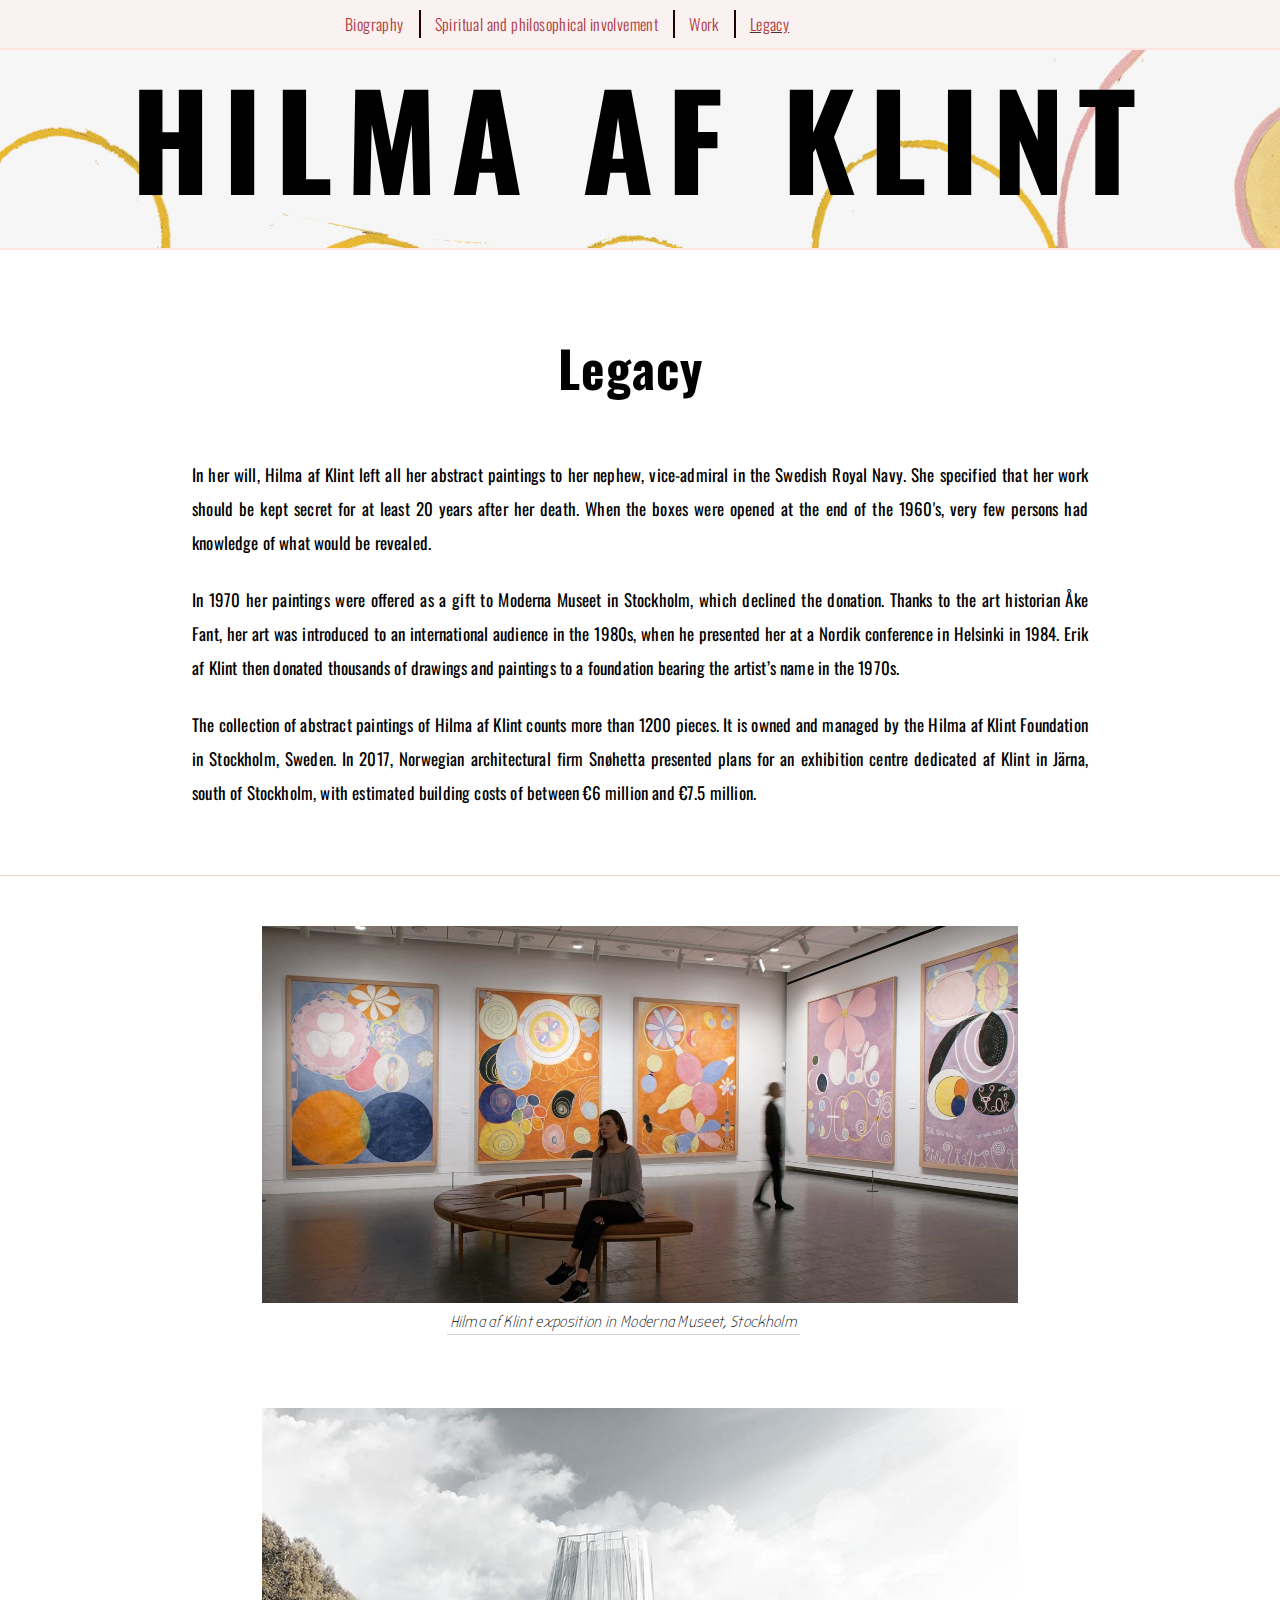
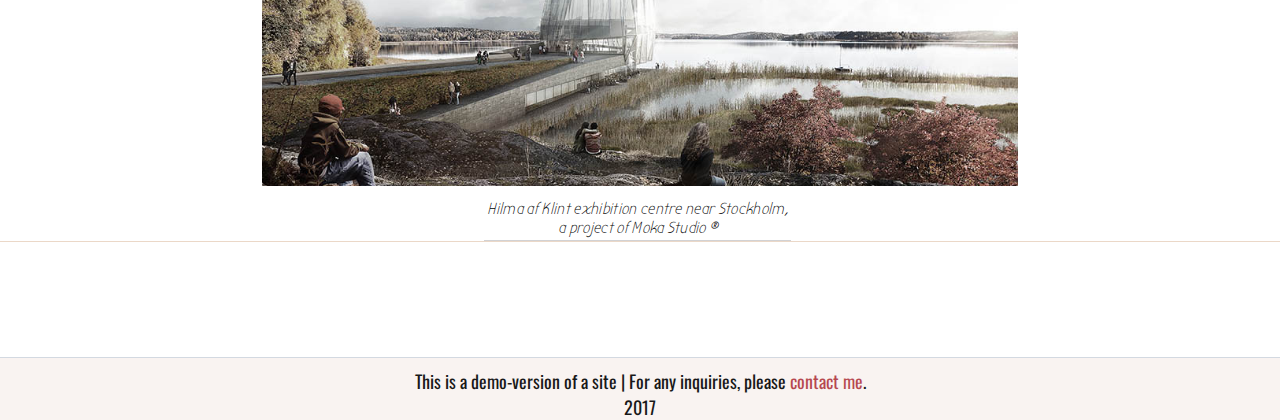
==== legacy.html @ f6b0e0db "Added favicon" ====
<!DOCTYPE html>
<html>
    
  <head>
    <title>Hilma Af Klint</title>
    <link rel="shortcut icon" href="hilma/favicon.ico">
    <link href="https://fonts.googleapis.com/css?family=Bubbler+One" rel="stylesheet">
    <link href="https://fonts.googleapis.com/css?family=Oswald" rel="stylesheet">
    <link href="styles.css" rel="stylesheet" type="text/css">
    </head>
    
   <body>
      <header>
          
        <nav>
          <div class="navigation">
              <ul>
                <li class="listitem"><a href="index.html">Biography</a></li>
                <li class="listitem"><a href="spirit.html">Spiritual and philosophical involvement</a></li>
                <li class="listitem"><a href="work.html">Work</a></li>
                <li class="lastitem active"><a href="legacy.html">Legacy</a></li>
              </ul>
          </div>
        </nav>
          
        <h1>Hilma Af Klint</h1>
          
      </header>
      
      <main>
          
         <div id="legacy">
          <h2 class="subheading">Legacy</h2>
          <br/>
          
          <section>
            <p>In her will, Hilma af Klint left all her abstract paintings to her nephew, vice-admiral in the Swedish Royal Navy. She specified that her work should be kept secret for at least 20 years after her death. When the boxes were opened at the end of the 1960's, very few persons had knowledge of what would be revealed.</p>
            
            <p>In 1970 her paintings were offered as a gift to Moderna Museet in Stockholm, which declined the donation. Thanks to the art historian Åke Fant, her art was introduced to an international audience in the 1980s, when he presented her at a Nordik conference in Helsinki in 1984. Erik af Klint then donated thousands of drawings and paintings to a foundation bearing the artist’s name in the 1970s.</p>
              
            <p>The collection of abstract paintings of Hilma af Klint counts more than 1200 pieces. It is owned and managed by the Hilma af Klint Foundation in Stockholm, Sweden. In 2017, Norwegian architectural firm Snøhetta presented plans for an exhibition centre dedicated af Klint in Järna, south of Stockholm, with estimated building costs of between €6 million and €7.5 million.</p>
        </section>
       </div>
          
      <div class="gallery" id="legacyGallery">
             <section role="gallery">
               <img src="hilma/_3Hilma-af-Klint-110314-33.jpg" alt="" width="25%" height="50%" class="gallery_item3">
               <span class="caption" id="museum">Hilma af Klint exposition in Moderna Museet, Stockholm</span>
               
               <img src="hilma/snohetta_hilma_af_klint_t.jpg" alt="" width="25.5%" height="50%" class="gallery_item3">
               <span class="caption" id="exhbCentre">Hilma af Klint exhibition centre near Stockholm, <br/>a project of Moka Studio &reg;</span>
             </section>
        </div>
          
        
     </main>
       
       <footer>This is a demo-version of a site&nbsp;|&nbsp;For any inquiries, please <a href="mailto:mars86582lo@gmail.com">contact me</a>.<br/>2017
      </footer>
    </body>
    
</html>
---- styles.css ----
* {
box-sizing: border-box;
margin: 0;
padding: 0;
}


html {
font-family: 'Bubbler One';
font-weight: 700;
}


body {
font: 400 18px Oswald;
}

h1 {
height: 250px;
width: 100%;
background-image: url(hilma/bg.jpg);
font-family: /*'Bubbler One';*/Oswald;
font-size: 130px;
letter-spacing: 0.1em;
padding-top: 40px;
text-align: center;
text-transform: uppercase;
border-bottom: 2px #ffe4e1 solid;
}


h2 {
font-size: 50px;
letter-spacing: 0.02em;
position: relative;
padding: 0px 20px 5px 0px;
}


h3 {
font-size: 40px; 
font-weight: 500;
padding: 0px 20px 10px 0px;
}


div#bio, div#ed, div#spirit, div#work1, div#work2, div#work3 {
margin: 80px 0 80px 450px;
width: 52%;
}


div#legacy {
width: 70%;
text-align: center;
margin: auto;
padding-top: 80px;
}


p {
font-size: 17px;
line-height: 2em;
margin-top: 23px;
text-align: justify;
letter-spacing: 0.01em;
}



li {
display: inline-block;
margin: auto;
list-style-type: none;
}


aside {
font-size: 0.8em;
font-style: italic;
font-weight: 100;
letter-spacing: 0.04em;
margin-top: 23px;
text-align: justify;
color: dimgray;   
}


a {
color: #9e050f;
opacity: 0.8;
}

a:link {
text-decoration: none;
}

a:hover {
color: #230103;
}

.active {
color: #230103;
text-decoration: underline;
}

.listitem, .lastitem {
font: 300 16px Oswald;
letter-spacing: 0.025em;
padding: 2px 10px;
}

.listitem {
border-right: 2px #230103 solid;
padding-right: 15px;
}


div.navigation {
background-color: #f9f2f0;
border-bottom: 2px #ffe4e1 solid;
font-size: 18px;
height: 50px;
margin: auto;
padding: 10px 335px 10px 335px;
position: fixed;
width: 100%;
z-index: 100;
}


footer {
background-color: #f9f2f0;
border-top: 1px rgba(190, 201, 214, 0.7) solid;
opacity: 0.9;
font: 100 14px;
width: 100%;
margin: auto;
margin-top: 150px;
padding-top: 10px;
text-align: center;
}


div#work1, div#work2 {
border-bottom: 2px solid rgba(26, 139, 145, 0.2);
padding-bottom: 50px;
margin-bottom: 50px;
}

div#work2 {
padding-bottom: 55px;
margin-bottom: 55px;
}


div#work2, div#work3 {
margin-top: 0;
}


div.gallery_vertical {
width: 330px;
height: 640px;
top: 340px;
left: 40px;
position: absolute;
z-index: 1;
}


div.container_vertical {
top: 340px;
left: 40px;
position: absolute;
width: 26%;
height: auto;
}


div.gallery {
background-color: rgba(255, 250, 216, 0.3);
border-top: 1px solid rgba(204, 158, 118, 0.4);
border-bottom: 1px solid rgba(204, 158, 118, 0.4);
clear: both;
display: inline-block;
margin: 15px auto;
padding: 0 10px;
position: relative;
bottom: -50px;
text-align: center;
width: 100%;
z-index: 4;
}


.v_gallery_item {
display: block;
float: right;
margin-bottom: 20px;
height: 300px;
width: 300px;
}


.v_container_item {
display: block;
float: right;
margin-bottom: 95px;    
}


.gallery_item {
display: inline-block;
margin: 0 20px 0 20px;
height: 400px;
padding-top: 5px;
}

div#gallery2{
width: 100%;
margin: auto;
}
.gallery_item2 {
display: inline-block;
width: 30%;
height: auto;
padding-top: 5px;
}


div#legacyGallery {
background-color: white;
}


.gallery_item3 {
display: inline-block;
width: 60%;
height: 60%;
margin-bottom: 50px;
padding-top: 50px;
}


#gallery2_item {
margin-right: 170px;
}



.subheading, .first_section {
display: block;
}




.image {
margin: 185px 60px 0 110px;
position: absolute;
}

#royal {
margin-top: 100px;
padding: 15px 0;
}


.caption {
border-bottom: 1px solid rgba(29, 32, 38, 0.2);
font-family: 'Bubbler One';
font-size: 0.9em;
font-style: italic;
font-weight: 400;
letter-spacing: 0.02em;
position: absolute;
padding: 3px;
}

    
#hilma {  
top: 792px;
left: 150px;
}

#academy {
top: 1300px;
left: 117px;
}

#spirit1Img {
top: 296px;
left: 134px;    
}
#spirit2Img {
top: 615px;
left: 134px;    
}
#spirit3Img {
top: 407px; 
left: 185px;
}
#spirit4Img {
top: 407px; 
left: 598px;
}
#spirit5Img {
top: 407px; 
left: 903px;
}
#work1Img {
top: 415px; 
left: 125px;
}
#work2Img {
top: 930px; 
left: 125px;
}
#work3Img {
top: 1437px; 
left: 125px;
}
#work4Img {
top: 400px; 
left: 335px;
}
#work5Img {
top: 400px; 
left: 872px;
}
#museum {
top: 433px;
right: 480px;
    
}
#exhbCentre {
top: 920px;
right: 489px;    
}
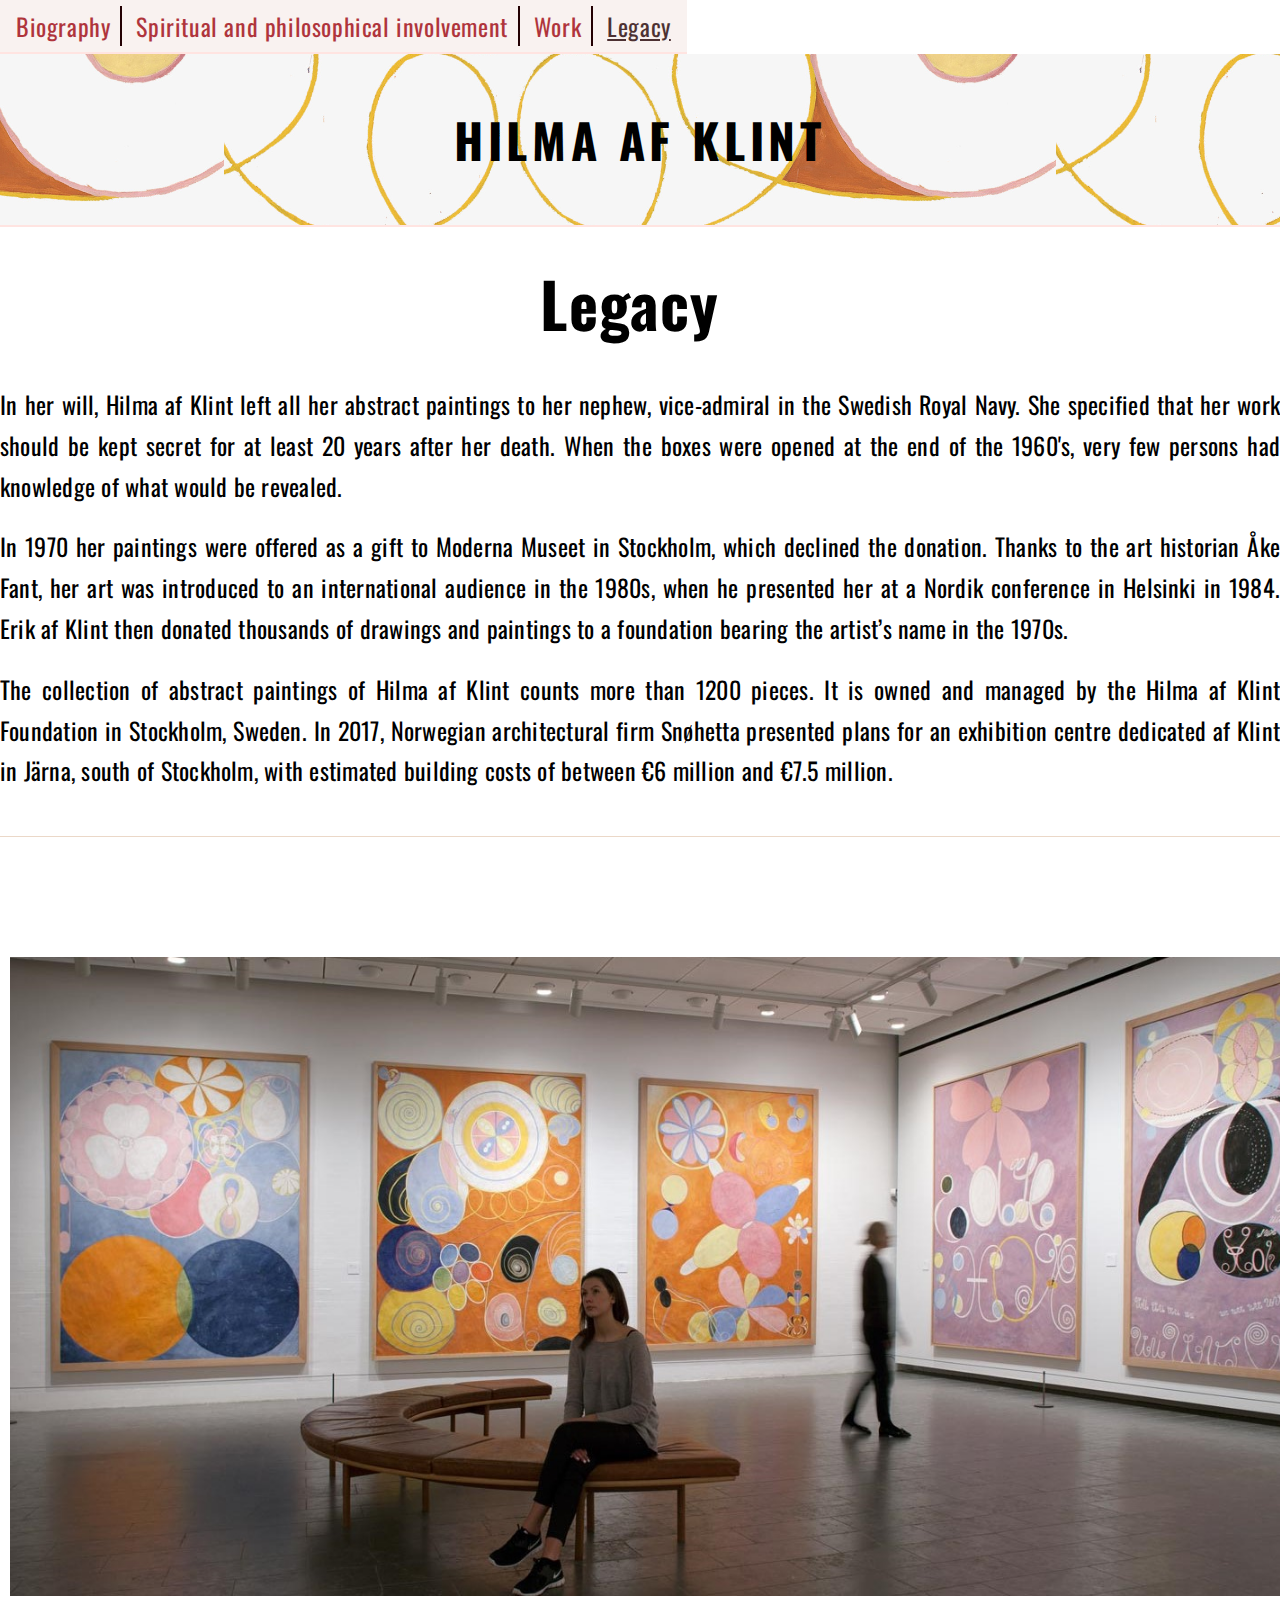
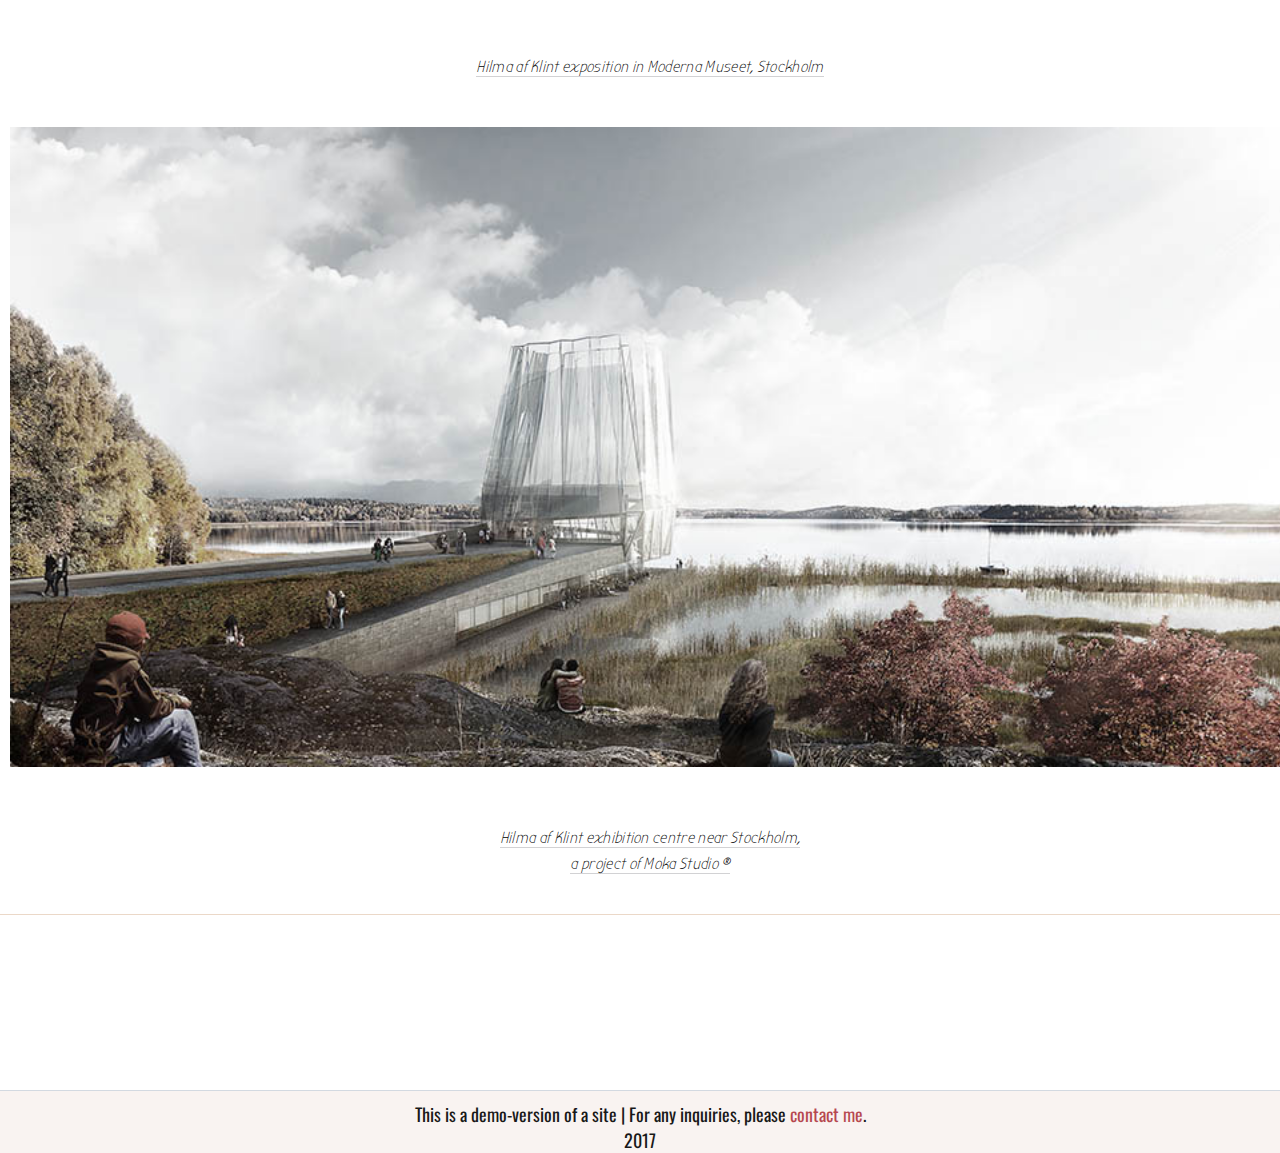
==== commit 4e7463f8: "finished mobile layout" ====
--- a/legacy.html
+++ b/legacy.html
@@ -2,53 +2,63 @@
 <html>
     
   <head>
-    <title>Hilma Af Klint</title>
+    <title>Hilma Af Klint | Legacy</title>
     <link rel="shortcut icon" href="hilma/favicon.ico">
     <link href="https://fonts.googleapis.com/css?family=Bubbler+One" rel="stylesheet">
     <link href="https://fonts.googleapis.com/css?family=Oswald" rel="stylesheet">
-    <link href="styles.css" rel="stylesheet" type="text/css">
+    <link href="https://fonts.googleapis.com/icon?family=Material+Icons"
+      rel="stylesheet">
+    <link href="css/bootstrap.css" rel="stylesheet" type="text/css">
+    <link href="css/bootstrap-grid.css" rel="stylesheet" type="text/css">
+    <link href="css/styles.css" rel="stylesheet" type="text/css">
     </head>
     
    <body>
-      <header>
+      <header class="row">
           
-        <nav>
-          <div class="navigation">
+        <nav class="navigation col-12">
               <ul>
                 <li class="listitem"><a href="index.html">Biography</a></li>
                 <li class="listitem"><a href="spirit.html">Spiritual and philosophical involvement</a></li>
                 <li class="listitem"><a href="work.html">Work</a></li>
-                <li class="lastitem active"><a href="legacy.html">Legacy</a></li>
+                <li class="lastitem active"><a disabled>Legacy</a></li>
               </ul>
-          </div>
         </nav>
           
-        <h1>Hilma Af Klint</h1>
-          
+        <h1 class="col-12 flex-first">Hilma Af Klint</h1>         
+         
       </header>
       
       <main>
           
          <div id="legacy">
-          <h2 class="subheading">Legacy</h2>
-          <br/>
+          <div class="container">
+            <h2 class="subheading">Legacy</h2>
+          </div>
           
-          <section>
-            <p>In her will, Hilma af Klint left all her abstract paintings to her nephew, vice-admiral in the Swedish Royal Navy. She specified that her work should be kept secret for at least 20 years after her death. When the boxes were opened at the end of the 1960's, very few persons had knowledge of what would be revealed.</p>
-            
-            <p>In 1970 her paintings were offered as a gift to Moderna Museet in Stockholm, which declined the donation. Thanks to the art historian Åke Fant, her art was introduced to an international audience in the 1980s, when he presented her at a Nordik conference in Helsinki in 1984. Erik af Klint then donated thousands of drawings and paintings to a foundation bearing the artist’s name in the 1970s.</p>
+          <div class="container">
+            <section>
+              <p>In her will, Hilma af Klint left all her abstract paintings to her nephew, vice-admiral in the Swedish Royal Navy. She specified that her work should be kept secret for at least 20 years after her death. When the boxes were opened at the end of the 1960's, very few persons had knowledge of what would be revealed.</p>
               
-            <p>The collection of abstract paintings of Hilma af Klint counts more than 1200 pieces. It is owned and managed by the Hilma af Klint Foundation in Stockholm, Sweden. In 2017, Norwegian architectural firm Snøhetta presented plans for an exhibition centre dedicated af Klint in Järna, south of Stockholm, with estimated building costs of between €6 million and €7.5 million.</p>
-        </section>
+              <p>In 1970 her paintings were offered as a gift to Moderna Museet in Stockholm, which declined the donation. Thanks to the art historian Åke Fant, her art was introduced to an international audience in the 1980s, when he presented her at a Nordik conference in Helsinki in 1984. Erik af Klint then donated thousands of drawings and paintings to a foundation bearing the artist’s name in the 1970s.</p>
+                
+              <p>The collection of abstract paintings of Hilma af Klint counts more than 1200 pieces. It is owned and managed by the Hilma af Klint Foundation in Stockholm, Sweden. In 2017, Norwegian architectural firm Snøhetta presented plans for an exhibition centre dedicated af Klint in Järna, south of Stockholm, with estimated building costs of between €6 million and €7.5 million.</p>
+          </section>
+        </div>
        </div>
           
       <div class="gallery" id="legacyGallery">
              <section role="gallery">
-               <img src="hilma/_3Hilma-af-Klint-110314-33.jpg" alt="" width="25%" height="50%" class="gallery_item3">
-               <span class="caption" id="museum">Hilma af Klint exposition in Moderna Museet, Stockholm</span>
-               
-               <img src="hilma/snohetta_hilma_af_klint_t.jpg" alt="" width="25.5%" height="50%" class="gallery_item3">
-               <span class="caption" id="exhbCentre">Hilma af Klint exhibition centre near Stockholm, <br/>a project of Moka Studio &reg;</span>
+             <div class="container">
+               <div class="row">
+                 <img src="hilma/_3Hilma-af-Klint-110314-33.jpg" alt="" class="gallery_item3">
+                 <span class="caption col-xs-4 text-center" id="museum">Hilma af Klint exposition in Moderna Museet, Stockholm</span>
+               </div>
+               <div class="row">
+                 <img src="hilma/snohetta_hilma_af_klint_t.jpg" alt="" width="25.5%" height="50%" class="gallery_item3">
+                 <span class="caption" id="exhbCentre">Hilma af Klint exhibition centre near Stockholm, <br/>a project of Moka Studio &reg;</span>
+               </div>
+             </div>
              </section>
         </div>
           
--- a/css/styles.css
+++ b/css/styles.css
@@ -0,0 +1,294 @@
+* {
+margin: 0;
+padding: 0;
+}
+
+
+html {
+font-family: 'Bubbler One';
+font-weight: 700;
+}
+
+
+body {
+font: 400 18px Oswald;
+}
+
+h1 {
+padding: 50px 10px;
+background: center/65% url(../hilma/bg.jpg);
+font-family: Oswald;
+font-size: 3rem;
+letter-spacing: 0.1em;
+text-align: center;
+text-transform: uppercase;
+border-bottom: 2px #ffe4e1 solid;
+margin-bottom: 0;
+}
+
+
+h2 {
+font-size: 62px;
+letter-spacing: 0.02em;
+padding: 0px 20px 5px 0px;
+}
+
+
+h3 {
+font-size: 48px; 
+font-weight: 500;
+padding: 0px 20px 10px 0px;
+}
+
+.container {
+	margin-top: 30px;
+}
+
+p {
+font-size: 24px;
+text-align: justify;
+letter-spacing: 0.01em;
+line-height: 1.7em;
+padding-bottom: 20px;
+}
+
+li {
+display: inline-block;
+margin: auto;
+list-style-type: none;
+}
+
+aside {
+font-size: 0.8em;
+font-style: italic;
+font-weight: 100;
+letter-spacing: 0.04em;
+margin: 23px auto;
+text-align: justify;
+color: dimgray;   
+}
+
+
+a {
+color: #9e050f;
+opacity: 0.8;
+}
+
+a:link {
+text-decoration: none;
+}
+
+a:hover {
+color: #230103;
+}
+
+a[disabled] {
+	color: inherit;
+}
+.active {
+color: #230103;
+text-decoration: underline;
+}
+.listitem, .lastitem {
+font: 400 24px Oswald;
+letter-spacing: 0.025em;
+padding: 2px 10px;
+}
+
+.listitem {
+border-right: 2px #230103 solid;
+padding-right:30 15px;
+}
+
+
+.navigation {
+background-color: #f9f2f0;
+border-bottom: 2px #ffe4e1 solid;
+text-align: center;
+padding: 6px;
+display: inline-block;
+}
+.navigation ul{
+margin-bottom: 0;
+}
+.image {
+max-height: 330px;
+max-width: 300px;
+padding-left: 5px;
+}
+
+footer {
+background-color: #f9f2f0;
+border-top: 1px rgba(190, 201, 214, 0.7) solid;
+opacity: 0.9;
+font: 100 14px;
+width: 100%;
+margin: auto;
+margin-top: 150px;
+padding-top: 10px;
+text-align: center;
+}
+
+.gallery_horizontal {
+    margin-bottom: 25px;
+    margin-top: 20px;
+}
+.gallery_horizontal .gallery-piece {
+	display: block;
+}
+.gallery_horizontal .gallery-piece span{
+	position: static;
+}
+
+div.gallery {
+background-color: #fff8f8;
+border-top: 1px solid rgba(204, 158, 118, 0.4);
+border-bottom: 1px solid rgba(204, 158, 118, 0.4);
+clear: both;
+display: inline-block;
+margin: 25px auto;
+padding: 40px 10px;
+text-align: center;
+width: 100%;
+z-index: 4;
+}
+
+
+.v_gallery_item {
+height: auto;
+width: 100%;
+}
+
+.container_vertical .caption {
+	top: -10px;
+}
+
+.v_container_item {
+margin: auto;   
+}
+
+.gallery-piece {
+	margin: 0 auto 10px auto;
+	text-align: center;
+	display: none;
+}
+.gallery-piece.current {
+	display: block;
+}
+.gallery-piece.static {
+	display: flex;
+}
+.gallery_item {
+display: inline-block;
+margin: 0 20px 0 20px;
+height: 400px;
+width: auto;
+padding-top: 5px;
+}
+.gallery_controls {
+	text-align: center;
+	cursor: pointer;
+}
+.gallery_controls i {
+    font-size: 82px;
+    position: relative;
+    top: 42%;
+    opacity: 0.8;
+    color: #03A9F4;
+}
+.gallery_controls i:hover {
+	color: #455157;
+}
+div#gallery2{
+width: 100%;
+margin: auto;
+}
+
+div#legacyGallery {
+background-color: white;
+}
+
+
+.gallery_item3 {
+display: inline-block;
+width: 100%;
+height: 100%;
+margin-bottom: 50px;
+padding-top: 50px;
+}
+
+#hilma {
+	padding-top: 150px;
+}
+
+.subheading, .first_section {
+display: block;
+text-align: center;
+}
+
+
+#academy {
+padding-top: 150px;
+}
+
+
+.gallery-piece .caption {
+border-bottom: 1px solid rgba(29, 32, 38, 0.2);
+display: block;
+font-family: 'Bubbler One';
+font-size: 0.9em;
+font-style: italic;
+font-weight: 400;
+letter-spacing: 0.02em;
+flex-wrap: wrap;
+position: relative;
+bottom: -30px;
+max-width: 300px;
+margin: auto;
+}
+
+.gallery_item img {
+	max-width: 300px; 
+}
+#spirit1Img {
+top: 296px;
+left: 134px;    
+}
+#spirit2Img {
+top: 615px;
+left: 134px;    
+}
+
+#museum, #exhbCentre {
+margin: auto;  	
+margin-top: -30px;
+border-bottom: 1px solid rgba(29, 32, 38, 0.2);
+font-family: 'Bubbler One';
+font-size: 0.9em;
+font-style: italic;
+font-weight: 400;
+letter-spacing: 0.02em;
+}
+
+@media (max-width: 576px) {
+	.navigation li{
+	display: block;
+	text-align: left;
+	margin-left: 20px;
+	}
+}
+
+@media (max-width: 992px) {
+   .container {
+      width: 96%;
+   }
+}
+
+@media (min-width: 1007px) {
+	.container_vertical .gallery_controls {
+		display: none;
+	}
+	.container_vertical .gallery-piece {
+		display: block;
+	}
+}